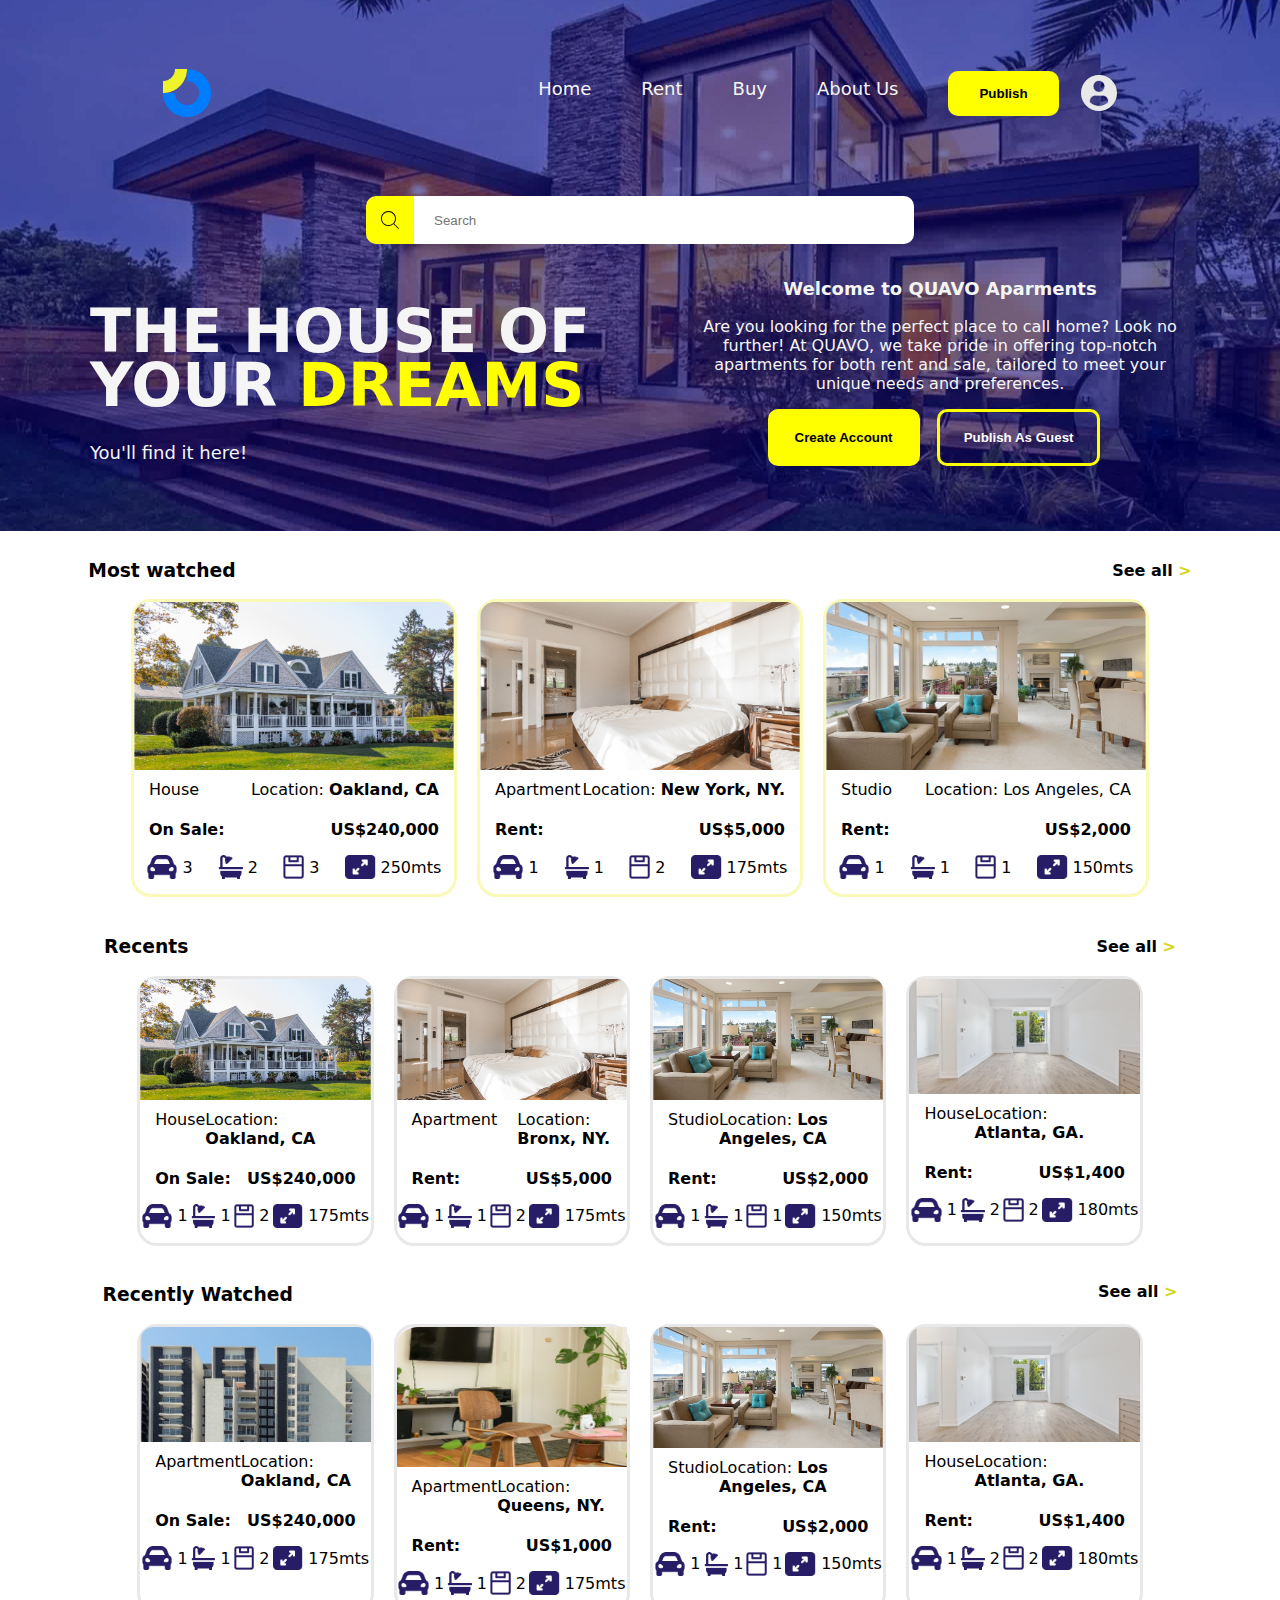
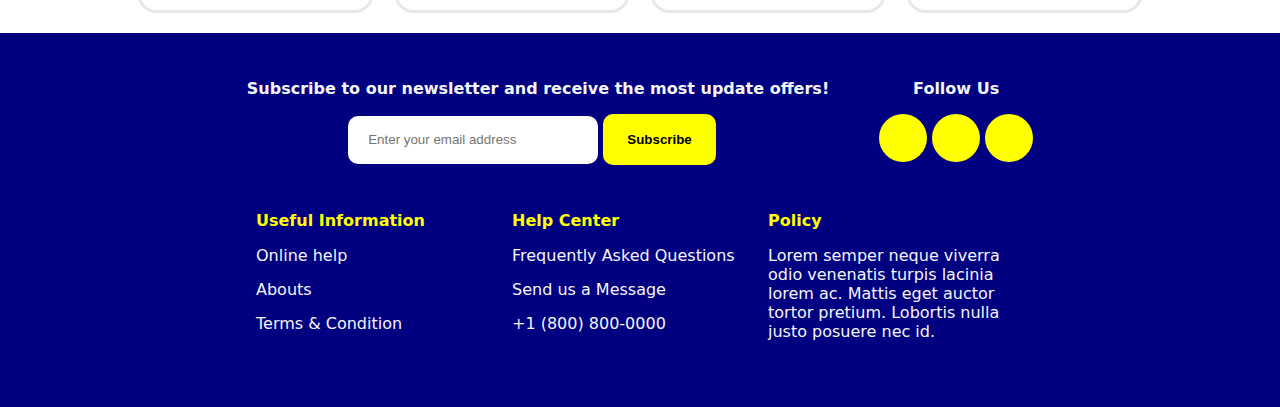
==== index.html @ 511f063e "Add files via upload" ====
<html lang="en">
<head>
    <meta charset="UTF-8">
    <meta name="viewport" content="width=device-width, initial-scale=1.0">
    <link rel="stylesheet" type="text/css" href="style.css">
    <title>Quavo Rent & Buy</title>
</head>
<body>
    <div class="nav-bg">
    <nav class="nav-container">
        
        <div class="top-bar">
        <img src="./img/Logo.png" alt="logo-quavo" width="48px">
        <div class="top-bar-list-div">
            <ul class="top-bar-list">
                <li>Home</li>
                <li>Rent</li>
                <li>Buy</li>
                <li>About Us</li>
            </ul>    
            <div class="top-right-bar hidden">
                <button class="yellow-bttn Publish">Publish</button>   
               <img class="profile-pic" src="./icon/profile-user-svgrepo-com.svg" alt="profile-pic" height="36px" style="border-radius: 50px; margin-left: 10px;">
           </div>
           <svg width="44px" height="44px" viewBox="0 0 24 24" fill="none" xmlns="http://www.w3.org/2000/svg" stroke="#ffff00"><g id="SVGRepo_bgCarrier" stroke-width="0"></g><g id="SVGRepo_tracerCarrier" stroke-linecap="round" stroke-linejoin="round"></g><g id="SVGRepo_iconCarrier"> <path d="M4 18L20 18" stroke="#ffff00" stroke-width="2" stroke-linecap="round"></path> <path d="M4 12L20 12" stroke="#ffff00" stroke-width="2" stroke-linecap="round"></path> <path d="M4 6L20 6" stroke="#ffff00" stroke-width="2" stroke-linecap="round"></path> </g></svg>
        </div>
     
                
        </div>
<div class="search-bar">
        <div class="search-icon"> <img src="./icon/search-svgrepo-com.svg" alt="search" height="18px"></div>
        <input type="search" placeholder="Search" class="search-xl">
    </div>

    <div class="bottom-bar">

        <div class="left-bar">
        <p class="header-txt">The house of your <span class="yellow-txt">dreams</span></p>
        <p class="scnd-txt hidden" style="font-size: large;">You'll find it here!</p>
    </div>

    <div class="right-bar">
        <p class="right-header-txt">Welcome to QUAVO Aparments</span></p>
        <p class="right-scnd-txt hidden">Are you looking for the perfect place to call home? Look no further! At QUAVO, we take pride in offering top-notch apartments for both rent and sale, tailored to meet your unique needs and preferences.</p>
        <div class="button-direction">
        <button class="yellow-bttn">create account</button>   
        <button class="yellow-scnd-bttn">Publish as Guest</button>   
    </div>
        </div>
    </div>
    </nav>
</div>

<div class="most-watched" style="margin-top: 10px;">
<div class="header-mw">
<h3 class="header-txt-mw">Most watched</h3>
<p class="see-all">See all <span class="corcheta">></span></p>
</div>

<div class="products">
<div class="product-card">
  <img src="./img/casa1.png" alt="house1">
<div class="product-txt">
    <p class="product-header">House</p>
    <p class="product-location">Location: <span class="location">Oakland, CA</span></p>
</div>
<div class="product-txt-bottom">
    <p class="product-type">On Sale:</p>
    <p class="product-price">US$240,000</p>
</div>
 <div class="product-details">
    <div class="icon">
<img src="./icon/car.png" alt="car" class="icon-height"> 3
</div>
<div class="icon">
<img src="./icon/shower.png" alt="shower" class="icon-height"> 2
</div>
<div class="icon">
<img src="./icon/bed.png" alt="bed"class="icon-height"> 3
</div>
<div class="icon">
<img src="./icon/size.png" alt="sze" class="icon-height"> 250mts
</div>
 </div>

</div>

<div class="product-card">
    <img src="./img/casa3.png" alt="house1">
  <div class="product-txt">
      <p class="product-header">Apartment</p>
      <p class="product-location">Location: <span class="location">New York, NY.</span></p>
  </div>
  <div class="product-txt-bottom">
      <p class="product-type">Rent:</p>
      <p class="product-price">US$5,000</p>
  </div>
   <div class="product-details">
      <div class="icon">
  <img src="./icon/car.png" alt="car" class="icon-height"> 1
  </div>
  <div class="icon">
  <img src="./icon/shower.png" alt="shower" class="icon-height"> 1
  </div>
  <div class="icon">
  <img src="./icon/bed.png" alt="bed" class="icon-height"> 2
  </div>
  <div class="icon">
  <img src="./icon/size.png" alt="sze" class="icon-height"> 175mts
  </div>
   </div>
  
  </div>

  <div class="product-card">
    <img src="./img/casa2.png" alt="house1">
  <div class="product-txt">
      <p class="product-header">Studio</p>
      <p class="product-location">Location: <spanclass="location">Los Angeles, CA</span></p>
  </div>
  <div class="product-txt-bottom">
      <p class="product-type">Rent:</p>
      <p class="product-price">US$2,000</p>
  </div>
   <div class="product-details">
      <div class="icon">
  <img src="./icon/car.png" alt="car" class="icon-height"> 1
  </div>
  <div class="icon">
  <img src="./icon/shower.png" alt="shower" class="icon-height"> 1
  </div>
  <div class="icon">
  <img src="./icon/bed.png" alt="bed" class="icon-height"> 1
  </div>
  <div class="icon">
  <img src="./icon/size.png" alt="sze" class="icon-height"> 150mts
  </div>
   </div>
  
  </div>


</div>

    </div>
    
    <div class="recently-watched" style="margin-top: 10px;">
        <div class="header-mw">
        <h3 class="header-txt-mw">Recents</h3>
        <p class="see-all">See all <span class="corcheta">></span></p>
        </div>
        <div class="products">
        <div class="product-card-recent">
          <img src="./img/casa1.png" alt="house1">
        <div class="product-txt">
            <p class="product-header">House</p>
            <p class="product-location">Location: <span class="location">Oakland, CA</span></p>
        </div>
        <div class="product-txt-bottom">
            <p class="product-type">On Sale:</p>
            <p class="product-price">US$240,000</p>
        </div>
        <div class="product-details">
            <div class="icon">
        <img src="./icon/car.png" alt="car" class="icon-height"> 1
        </div>
        <div class="icon">
        <img src="./icon/shower.png" alt="shower" class="icon-height"> 1
        </div>
        <div class="icon">
        <img src="./icon/bed.png" alt="bed" class="icon-height"> 2
        </div>
        <div class="icon">
        <img src="./icon/size.png" alt="sze" class="icon-height"> 175mts
        </div>
         </div>
        
        </div>
        
        <div class="product-card-recent">
            <img src="./img/casa3.png" alt="house1">
          <div class="product-txt">
              <p class="product-header" style="margin-right: 20px;">Apartment</p>
              <p class="product-location">Location: <span class="location">Bronx, NY.</span></p>
          </div>
          <div class="product-txt-bottom">
              <p class="product-type">Rent:</p>
              <p class="product-price">US$5,000</p>
          </div>
           <div class="product-details">
              <div class="icon">
          <img src="./icon/car.png" alt="car" class="icon-height"> 1
          </div>
          <div class="icon">
          <img src="./icon/shower.png" alt="shower" class="icon-height"> 1
          </div>
          <div class="icon">
          <img src="./icon/bed.png" alt="bed" class="icon-height"> 2
          </div>
          <div class="icon">
          <img src="./icon/size.png" alt="sze" class="icon-height"> 175mts
          </div>
           </div>
          
          </div>
        
          <div class="product-card-recent">
            <img src="./img/casa2.png" alt="house1">
          <div class="product-txt">
              <p class="product-header">Studio</p>
              <p class="product-location">Location: <span class="location">Los Angeles, CA</span></p>
          </div>
          <div class="product-txt-bottom">
              <p class="product-type">Rent:</p>
              <p class="product-price">US$2,000</p>
          </div>
           <div class="product-details">
              <div class="icon">
          <img src="./icon/car.png" alt="car" class="icon-height"> 1
          </div>
          <div class="icon">
          <img src="./icon/shower.png" alt="shower" class="icon-height"> 1
          </div>
          <div class="icon">
          <img src="./icon/bed.png" alt="bed" class="icon-height"> 1
          </div>
          <div class="icon">
          <img src="./icon/size.png" alt="sze" class="icon-height"> 150mts
          </div>
           </div>
          
          </div>
        
          <div class="product-card-recent">
            <img src="./img/casa6.png" alt="house1">
          <div class="product-txt">
              <p class="product-header">House</p>
              <p class="product-location">Location: <span class="location">Atlanta, GA.</span></p>
          </div>
          <div class="product-txt-bottom">
              <p class="product-type">Rent:</p>
              <p class="product-price">US$1,400</p>
          </div>
           <div class="product-details">
              <div class="icon">
          <img src="./icon/car.png" alt="car" class="icon-height"> 1
          </div>
          <div class="icon">
          <img src="./icon/shower.png" alt="shower" class="icon-height"> 2
          </div>
          <div class="icon">
          <img src="./icon/bed.png" alt="bed" class="icon-height"> 2
          </div>
          <div class="icon">
          <img src="./icon/size.png" alt="sze" class="icon-height"> 180mts
          </div>
           </div>
          
          </div>
        
        </div>
        
    </div>

    <div class="recents">
                <div class="header-rcntwatched">
                <h3 class="header-txt-mw">Recently Watched</h3>
                <p class="see-all">See all <span class="corcheta">></span></p>
                </div>
                <div class="products">
                <div class="product-card-recent">
                  <img src="./img/casa5.png" alt="house1">
                <div class="product-txt">
                    <p class="product-header">Apartment</p>
                    <p class="product-location">Location: <span class="location">Oakland, CA</span></p>
                </div>
                <div class="product-txt-bottom">
                    <p class="product-type">On Sale:</p>
                    <p class="product-price">US$240,000</p>
                </div>
                <div class="product-details">
                    <div class="icon">
                <img src="./icon/car.png" alt="car"  class="icon-height"> 1
                </div>
                <div class="icon">
                <img src="./icon/shower.png" alt="shower" class="icon-height"> 1
                </div>
                <div class="icon">
                <img src="./icon/bed.png" alt="bed" class="icon-height" > 2
                </div>
                <div class="icon">
                <img src="./icon/size.png" alt="sze" class="icon-height"> 175mts
                </div>
                 </div>
                
                </div>
                
                <div class="product-card-recent">
                    <img src="./img/casa7.png" alt="house1" class="queen-img">
                  <div class="product-txt">
                      <p class="product-header">Apartment</p>
                      <p class="product-location" >Location: <span class="location">Queens, NY.</span></p>
                  </div>
                  <div class="product-txt-bottom">
                      <p class="product-type">Rent:</p>
                      <p class="product-price">US$1,000</p>
                  </div>
                   <div class="product-details">
                      <div class="icon">
                  <img src="./icon/car.png" alt="car" class="icon-height"> 1
                  </div>
                  <div class="icon">
                  <img src="./icon/shower.png" alt="shower" class="icon-height"> 1
                  </div>
                  <div class="icon">
                  <img src="./icon/bed.png" alt="bed" class="icon-height"> 2
                  </div>
                  <div class="icon">
                  <img src="./icon/size.png" alt="sze" class="icon-height"> 175mts
                  </div>
                   </div>
                  
                  </div>
                
                  <div class="product-card-recent">
                    <img src="./img/casa2.png" alt="house1">
                  <div class="product-txt">
                      <p class="product-header">Studio</p>
                      <p class="product-location">Location: <span class="location">Los Angeles, CA</span></p>
                  </div>
                  <div class="product-txt-bottom">
                      <p class="product-type">Rent:</p>
                      <p class="product-price">US$2,000</p>
                  </div>
                   <div class="product-details">
                      <div class="icon">
                  <img src="./icon/car.png" alt="car" class="icon-height"> 1
                  </div>
                  <div class="icon">
                  <img src="./icon/shower.png" alt="shower" class="icon-height"> 1
                  </div>
                  <div class="icon">
                  <img src="./icon/bed.png" alt="bed" class="icon-height"> 1
                  </div>
                  <div class="icon">
                  <img src="./icon/size.png" alt="sze" class="icon-height"> 150mts
                  </div>
                   </div>
                  
                  </div>
                
                  <div class="product-card-recent">
                    <img src="./img/casa6.png" alt="house1">
                  <div class="product-txt">
                      <p class="product-header">House</p>
                      <p class="product-location">Location: <span class="location">Atlanta, GA.</span></p>
                  </div>
                  <div class="product-txt-bottom">
                      <p class="product-type">Rent:</p>
                      <p class="product-price">US$1,400</p>
                  </div>
                   <div class="product-details">
                      <div class="icon">
                  <img src="./icon/car.png" alt="car" class="icon-height"> 1
                  </div>
                  <div class="icon">
                  <img src="./icon/shower.png" alt="shower" class="icon-height"> 2
                  </div>
                  <div class="icon">
                  <img src="./icon/bed.png" alt="bed" class="icon-height"> 2
                  </div>
                  <div class="icon">
                  <img src="./icon/size.png" alt="sze" class="icon-height"> 180mts
                  </div>
                   </div>
                  
                  </div>
                
                </div>
                
    </div>
    
<footer>

<div class="footer-top">
    <div class="footer-right">
    <p class="header-txt-mw header-bottom">Subscribe to our newsletter and receive the most update offers!</p>
    <div class="search-ftt">
    <input type="email" name="email" placeholder="Enter your email address" class="search-xl search-footer" style="border-radius: 10px;">
    <button class="yellow-bttn footer-bttn"> Subscribe</button>
</div>
</div>

<div class="footer-left">
    <p class="header-txt-mw">Follow Us</p>
    <div class="social-media">
        <div class="icon-ft"></div>
        <div class="icon-ft"></div>
        <div class="icon-ft"></div>
    </div>


</div>
</div>

<div class="footer-bottom" >
    <div class="footer-details">
   <ul class="footer-list"> Useful Information</ul>
   <li>Online help</li>
   <li>Abouts</li>
   <li>Terms & Condition</li>
</div>

<div class="footer-details">
    <ul class="footer-list"> Help Center</ul>
    <li>Frequently Asked Questions</li>
    <li>Send us a Message</li>
    <li>+1 (800) 800-0000</li>
 </div>

 <div class="footer-details" style="padding: 0;">
    <ul class="footer-list"> Policy</ul>
    <p >Lorem semper neque viverra odio venenatis turpis lacinia lorem ac. Mattis eget auctor tortor pretium. Lobortis nulla justo posuere nec id.</p>
    
 </div>
</div>
    </footer>
</body>
</html>
---- style.css ----
body {
    font-family: system-ui, -apple-system, BlinkMacSystemFont, 'Segoe UI', Roboto, Oxygen, Ubuntu, Cantarell, 'Open Sans', 'Helvetica Neue', sans-serif;
    margin: 0;
    padding: 0;
    width: auto;
}

.nav-container {
    position: relative;
    color: whitesmoke;
    background-image: url(./img/hero-image.jpg);
    background-size: cover;
    background-repeat: no-repeat;
    background-position: 50% 50%;
    
    }

.top-bar {
    padding-top: 60px ;
    background-color: rgba(0, 0, 128, 0.541);
    display: flex;
    justify-content: space-around;
    align-items: center;
    font-size: 18px;
       width: 100%;
    }
.top-bar-list-div {
    display: flex;
    justify-content: center;
    align-items: center;
    gap: 50px;
}
.top-right-bar {
    display: flex;
    justify-content: center;
    align-items: center;
}

.top-bar-list {
    display: flex;
    gap: 50px;
    height: 30px;
}

li:hover {
    color: #ffff00;
    font-weight: 500;
}

.search-bar {
    background-color: rgba(0, 0, 128, 0.541);
    display: flex;
    justify-content: center;
    padding-top: 70px;
}

.search-icon {
    display: flex;
    justify-content: center;
    align-items: center;
    background-color: yellow;
    width: 48px;
    height: 48px;
    border-style: none;
    border-top-left-radius: 10px;
    border-bottom-left-radius: 10px;
    }

li, button, .product-card, .product-card-recent, .search-icon,svg { cursor: pointer; }
    
.search-xl {
    
    width: 500px;
    padding-left: 20px;
    padding-right: 20px;
    border-top-right-radius: 10px;
    border-bottom-right-radius: 10px;
    border-style: none;
    height: 48px;
}

.bottom-bar {
    background-color: rgba(0, 0, 128, 0.541);
    display: flex;
    justify-content: center;
    align-items: center;
    padding-bottom: 50px;
    padding-left: 50px;
    padding-right: 50px;
}

.left-bar {
    display: flex;
    flex-direction: column;
    margin: 0;
    padding: 0;
}


.header-txt {
font-size: 60px;
font-weight: bolder;
width: 600px;
text-transform: uppercase;
height:60px;
line-height: 90%;
}

.right-bar {
    text-align: center;
    width: 500px;
   
}

.yellow-txt {
    color: yellow;
    margin-right: 10px;
}



button {
    text-transform: capitalize;
    padding: 18 24;
    margin-right: 12px;
    border-radius: 10px;
    border-style: none;
}

.yellow-bttn {
    background-color: yellow;
    font-weight: 700;
    border: solid yellow;
}

.yellow-scnd-bttn {
    color: white;
border: solid yellow;
    background-color: unset;
    font-weight: 700;
}

.yellow-bttn:hover, .yellow-scnd-bttn:hover, .search-icon:hover {
    background-color: rgb(202, 202, 29);
    border-color: rgb(202, 202, 29);
}

.right-header-txt {
    font-size: large;
    font-weight: 700;
}

.header-mw {
    display: flex;
    justify-content: space-around;
    align-items: center;
    gap: 700px;
}
.product-header, .product-location {
margin-top: 10px;
margin-bottom: 5px;
}
.product-card {
    display: flex;
    flex-direction: column;
    width: 25%;
    border: solid rgba(240, 240, 86, 0.418);
    border-radius: 20px;
    padding-bottom: 15px;

}

.product-txt {
    display: flex;
    justify-content: space-between;
    margin-left: 15px;
    margin-right: 15px;
    
}

.product-details {
    display: flex;
    justify-content: space-around;
}

.icon {
    display: flex;
    align-items: center;
    gap: 5px;
}

.products {
    display: flex;
    justify-content: center;
    gap: 20px;
    margin-bottom: 20px;
}

.corcheta {
    color: rgb(214, 214, 24);
    font-weight: 800;
}

.see-all {
    font-size: medium;
    font-weight: 600;
}

.header-txt-mw {
    font-weight: 750;
}

.product-txt-bottom {
    display: flex;
    justify-content: space-between;
    margin-left: 15px;
    margin-right: 15px;
    font-weight: 630;

}

.location {
    font-weight: 630;

}

.product-card-recent {

    display: flex;
    flex-direction: column;
    width: 18%;
    border: solid rgba(63, 63, 62, 0.116);
    border-radius: 20px;
    padding-bottom: 15px;

}

.header-rcntwatched {
    display:  flex;
    justify-content: space-around;
    gap: 600px;
}

.product-card-recent:hover, .product-card:hover {
    border: solid yellow;
}

.Publish {
    padding: 12 28;
}

.search-footer {
    width: 250px;
    border-style: none;
}

.footer-right {
    display: flex;
   align-items: center;
   flex-direction: column;
}

.footer-left {
    display: flex;
   align-items: center;
   flex-direction: column;
}

.social-media {
    display: flex;
    gap: 5px;
}
.footer-top {
    display:  flex;
    justify-content: center;
    gap: 50px;
    margin-bottom: 30px;
}

.footer-list {
    color: yellow;
    font-weight: 700;
}

li {
    list-style: none;
    margin-bottom: 15px;
}

.footer-bottom {
    display: flex;
    justify-content: center;
    width: 100%;
}

.footer-details {
    width: 20%;
}
ul {
       padding-inline-start: 0px;
}

.footer-bttn {
    border-style: none;
}

.icon-ft {
    height: 48px;
    width: 48px;
    border-radius: 50px;
    background-color: yellow;
}

footer {
    padding-top: 30px;
    background-color: navy;
    color: whitesmoke;
    padding-bottom: 50px;
}

.icon-height {
    height: 24px;
}

.queen-img {
    height: 140px;
}

svg {
    display: none;
}

@media (min-width: 360px) and (max-width:800px)  {

.footer-bottom {
    gap: 50px;
}
    .product-card-recent {
        width: 20%;
    }

    .bg-img-house {
        width: 540px;
        height: 500px;
            }


    .hidden {
        display: none;
    }

    .product-card{
        width: 28%;
    }
    .header-txt {
        font-size: 32px;
        width: 100%;
        text-align: center;
        height: 10;
        }

       
        .button-direction {
            display: flex;

        }

        .header-mw, .header-rcntwatched {
            gap: 250px;
        }

        .icon-height {
            height: 12px;
        }

 .product-txt{
    font-size: 12px;
 }

 .product-txt-bottom > p{
    font-size: 12px;
    font-weight: 700;
 }



.queen-img {
        height: 55px;
    }

.product-txt {
        display: block;
        justify-content: center;
        margin-left: 10px;
    }

.header-txt-mw {
font-size: medium;

}

.header-bottom {
    font-size: 12px;
}
.nav-container {

    color: whitesmoke;
    }

.bottom-bar {
        display: flex;
       flex-direction: column;
       align-items: center;
       justify-content: center;
    }

    .top-bar-list {
        display: none;
    }

    .right-bar {
        display: flex;
        flex-direction: column;
        align-items: center;
             
    }
    
    .search-ftt {
        display: flex;
        flex-direction: column;
        justify-content: center;
        align-items: center;
        gap: 5px;
        padding-bottom: 10px;
      }

.footer-left {
    padding-top: 20px;
    
}
.top-bar {
    gap: 300px;
}
    .footer-top {
        flex-direction: column;
           }

    .footer-right {
        height:80px ;
    }

    .product-details {
    display: flex;
    flex-wrap: wrap;
        justify-content: center;
        gap: 5px;
    }

    .search-bar {
        width: 100%;
    }
    .product-txt-bottom {
        margin: 5px;
        
    }
    .search-xl{
        width: 300px;
    }

    svg {
        display: inline-block;
    }
    }
    
@media (min-width:801px) and (max-width:1024px) {

svg {
    display: none;
}

.profile-pic {
    display: inline;
}
    .footer-bottom {
        gap: 70px;
    }

    .bg-img-house {
            width: 860;
            height: 570;
                }
    
        .hidden {
            display: none;
        }
    
        .header-txt {
            font-size: 48px;
            width: 80%;
            margin-left: 50px;
            }
    
           
            .button-direction {
                display: flex;
    
            }
    
            .header-mw, .header-rcntwatched {
                gap: 250px;
            }
    
            .icon-height {
                height: 12px;
            }
    
     .product-txt{
        font-size: 12px;
     }
    
     .product-txt-bottom > p{
        font-size: 12px;
        font-weight: 700;
     }
    
     .product-details {
        font-size: small; 
    }
    
    .queen-img {
            height: 80px;
        }
    
    .product-txt {
            display: block;
            justify-content: center;
            margin-left: 10px;
        }
    .header-txt-mw {
    font-size: medium;
    
    }

    .top-right-bar {
        display: flex;
        align-items: center;
    }

        }
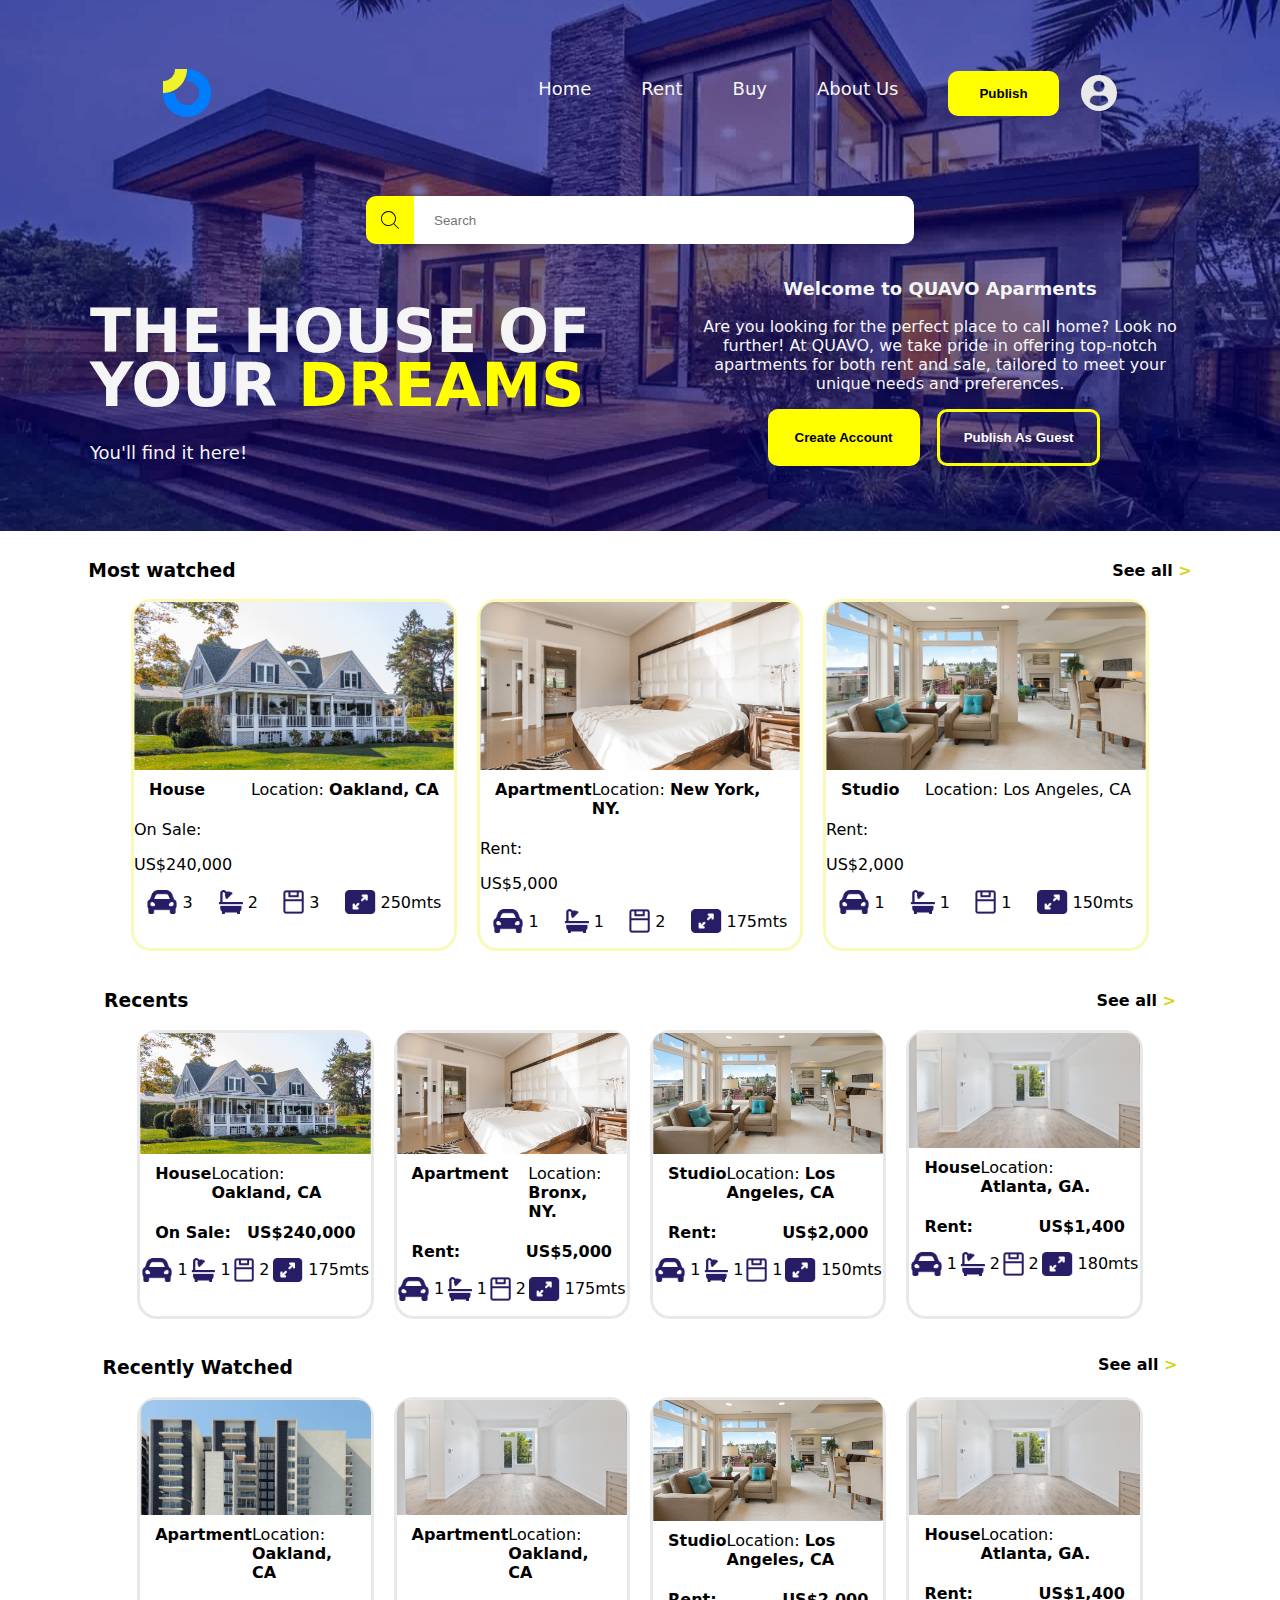
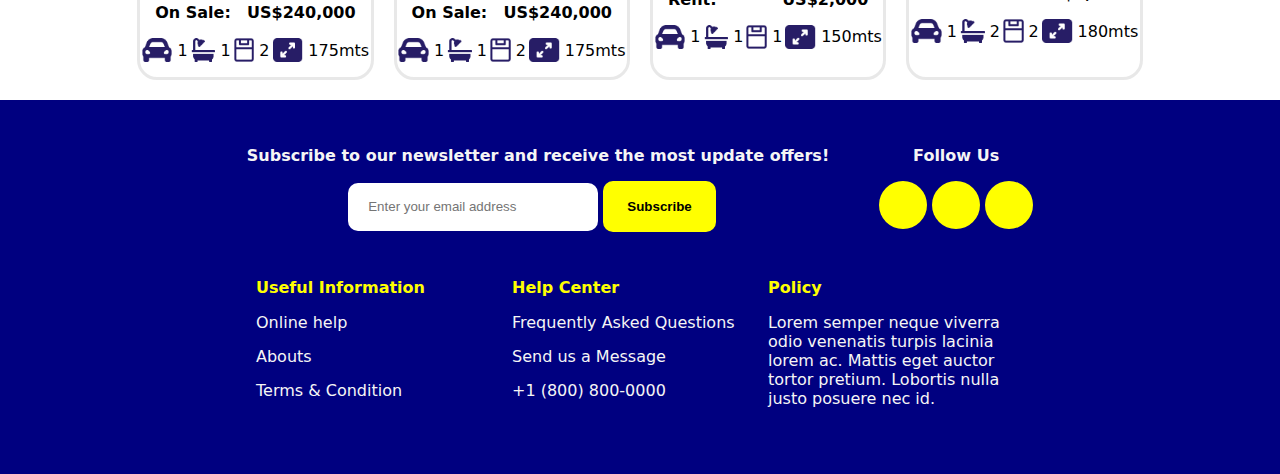
==== commit 5fb03cbd: "Add files via upload" ====
--- a/index.html
+++ b/index.html
@@ -64,7 +64,7 @@
     <p class="product-header">House</p>
     <p class="product-location">Location: <span class="location">Oakland, CA</span></p>
 </div>
-<div class="product-txt-bottom">
+<div class="product-txt-bottom-head">
     <p class="product-type">On Sale:</p>
     <p class="product-price">US$240,000</p>
 </div>
@@ -91,7 +91,7 @@
       <p class="product-header">Apartment</p>
       <p class="product-location">Location: <span class="location">New York, NY.</span></p>
   </div>
-  <div class="product-txt-bottom">
+  <div class="product-txt-bottom-head">
       <p class="product-type">Rent:</p>
       <p class="product-price">US$5,000</p>
   </div>
@@ -118,7 +118,7 @@
       <p class="product-header">Studio</p>
       <p class="product-location">Location: <spanclass="location">Los Angeles, CA</span></p>
   </div>
-  <div class="product-txt-bottom">
+  <div class="product-txt-bottom-head">
       <p class="product-type">Rent:</p>
       <p class="product-price">US$2,000</p>
   </div>
@@ -271,7 +271,7 @@
                 <div class="product-card-recent">
                   <img src="./img/casa5.png" alt="house1">
                 <div class="product-txt">
-                    <p class="product-header">Apartment</p>
+                <p class="product-header">Apartment</p>
                     <p class="product-location">Location: <span class="location">Oakland, CA</span></p>
                 </div>
                 <div class="product-txt-bottom">
@@ -296,24 +296,24 @@
                 </div>
                 
                 <div class="product-card-recent">
-                    <img src="./img/casa7.png" alt="house1" class="queen-img">
+                    <img src="./img/casa6.png" alt="house1">
                   <div class="product-txt">
-                      <p class="product-header">Apartment</p>
-                      <p class="product-location" >Location: <span class="location">Queens, NY.</span></p>
+                  <p class="product-header">Apartment</p>
+                      <p class="product-location">Location: <span class="location">Oakland, CA</span></p>
                   </div>
                   <div class="product-txt-bottom">
-                      <p class="product-type">Rent:</p>
-                      <p class="product-price">US$1,000</p>
-                  </div>
-                   <div class="product-details">
+                      <p class="product-type">On Sale:</p>
+                      <p class="product-price">US$240,000</p>
+                  </div>
+                  <div class="product-details">
                       <div class="icon">
-                  <img src="./icon/car.png" alt="car" class="icon-height"> 1
+                  <img src="./icon/car.png" alt="car"  class="icon-height"> 1
                   </div>
                   <div class="icon">
                   <img src="./icon/shower.png" alt="shower" class="icon-height"> 1
                   </div>
                   <div class="icon">
-                  <img src="./icon/bed.png" alt="bed" class="icon-height"> 2
+                  <img src="./icon/bed.png" alt="bed" class="icon-height" > 2
                   </div>
                   <div class="icon">
                   <img src="./icon/size.png" alt="sze" class="icon-height"> 175mts
@@ -361,7 +361,7 @@
                   </div>
                    <div class="product-details">
                       <div class="icon">
-                  <img src="./icon/car.png" alt="car" class="icon-height"> 1
+                  <img src="./icon/car.png" alt="car" name="car 1" class="icon-height"> 1
                   </div>
                   <div class="icon">
                   <img src="./icon/shower.png" alt="shower" class="icon-height"> 2
--- a/style.css
+++ b/style.css
@@ -175,7 +175,12 @@
     justify-content: space-between;
     margin-left: 15px;
     margin-right: 15px;
-    
+
+    
+}
+
+.product-header {
+    font-weight: 700;
 }
 
 .product-details {
@@ -270,6 +275,7 @@
     display: flex;
     gap: 5px;
 }
+
 .footer-top {
     display:  flex;
     justify-content: center;
@@ -332,6 +338,10 @@
 
 @media (min-width: 360px) and (max-width:800px)  {
 
+    .product-card-recent {
+        border-radius: 10px;
+        }
+
 .footer-bottom {
     gap: 50px;
 }
@@ -360,29 +370,41 @@
         }
 
        
-        .button-direction {
+.button-direction {
             display: flex;
 
         }
 
-        .header-mw, .header-rcntwatched {
+.header-mw, .header-rcntwatched {
             gap: 250px;
         }
 
-        .icon-height {
+.icon-height {
             height: 12px;
         }
 
- .product-txt{
+.product-txt{
+    flex-direction: column;
     font-size: 12px;
+    height: 60;
  }
 
  .product-txt-bottom > p{
     font-size: 12px;
     font-weight: 700;
+    }
+
+ .product-txt-bottom {
+        flex-direction: column;
+        height: 80;
  }
-
-
+.product-price {
+    height: 100;
+}
+
+.product-type {
+    height: 2;
+}
 
 .queen-img {
         height: 55px;
@@ -546,4 +568,8 @@
         align-items: center;
     }
 
+    .product-card-recent {
+    border-radius: 13px;
+    }
+
         }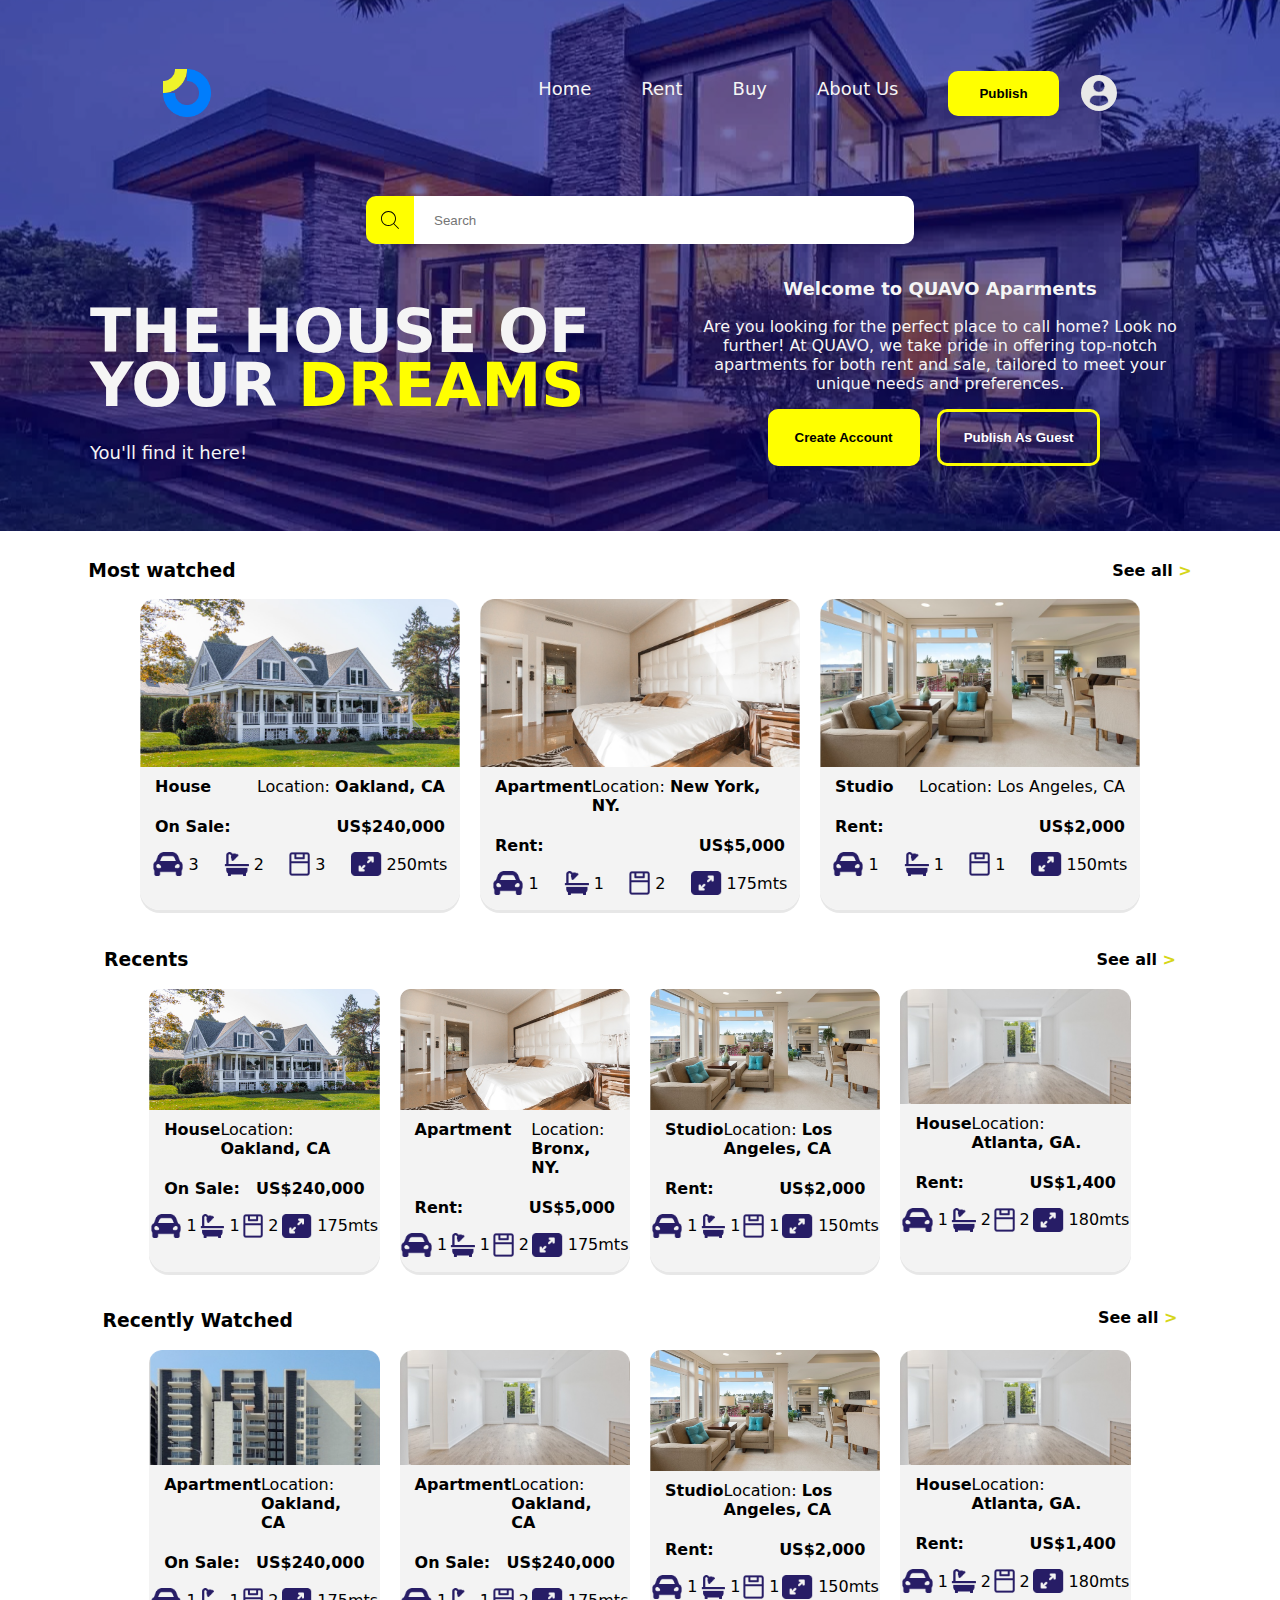
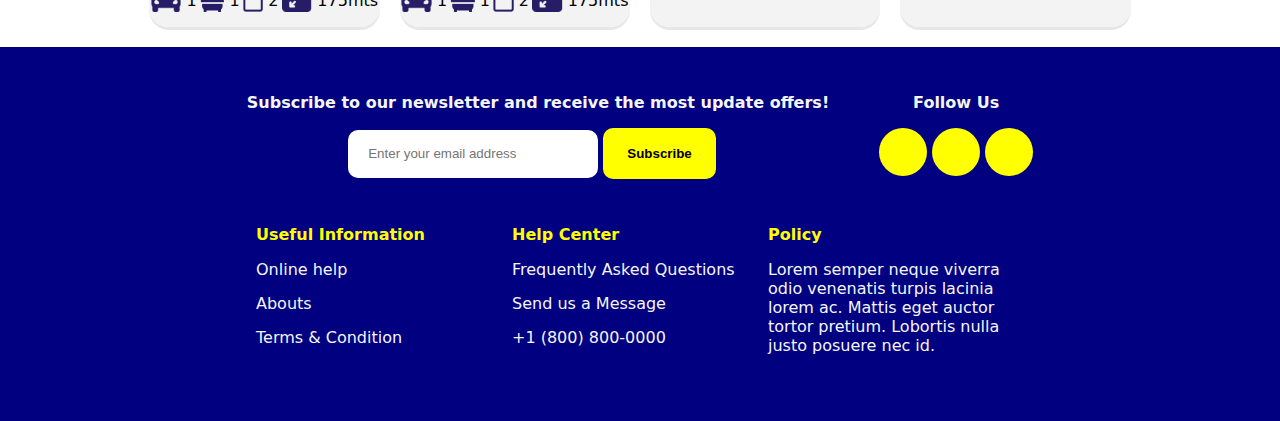
==== commit ece8ad31: "Add files via upload" ====
--- a/index.html
+++ b/index.html
@@ -13,8 +13,8 @@
         <img src="./img/Logo.png" alt="logo-quavo" width="48px">
         <div class="top-bar-list-div">
             <ul class="top-bar-list">
-                <li>Home</li>
-                <li>Rent</li>
+                <li> Home</li>
+                <li><a href="./Public/rent.html" class="link-rent">Rent</a></li>
                 <li>Buy</li>
                 <li>About Us</li>
             </ul>    
--- a/style.css
+++ b/style.css
@@ -117,7 +117,13 @@
     margin-right: 10px;
 }
 
-
+.product-txt-bottom-head {
+    display: flex;
+    justify-content: space-between;
+    margin-left: 15px;
+    margin-right: 15px;
+    font-weight: 630; 
+}
 
 button {
     text-transform: capitalize;
@@ -161,11 +167,12 @@
 margin-bottom: 5px;
 }
 .product-card {
+    background-color: #f0f0f0c4;
+    box-shadow: 0 3px #00000018;
     display: flex;
     flex-direction: column;
     width: 25%;
-    border: solid rgba(240, 240, 86, 0.418);
-    border-radius: 20px;
+        border-radius: 20px;
     padding-bottom: 15px;
 
 }
@@ -234,7 +241,8 @@
     display: flex;
     flex-direction: column;
     width: 18%;
-    border: solid rgba(63, 63, 62, 0.116);
+    background-color: #f0f0f0c4;
+    box-shadow: 0 3px #00000018;
     border-radius: 20px;
     padding-bottom: 15px;
 
@@ -335,7 +343,10 @@
 svg {
     display: none;
 }
-
+a:link {
+    color: whitesmoke;
+    text-decoration: none;
+}
 @media (min-width: 360px) and (max-width:800px)  {
 
     .product-card-recent {
@@ -492,6 +503,11 @@
     svg {
         display: inline-block;
     }
+
+    .product-txt-bottom-head {
+      flex-direction: column;
+      height: 80;
+    }
     }
     
 @media (min-width:801px) and (max-width:1024px) {
